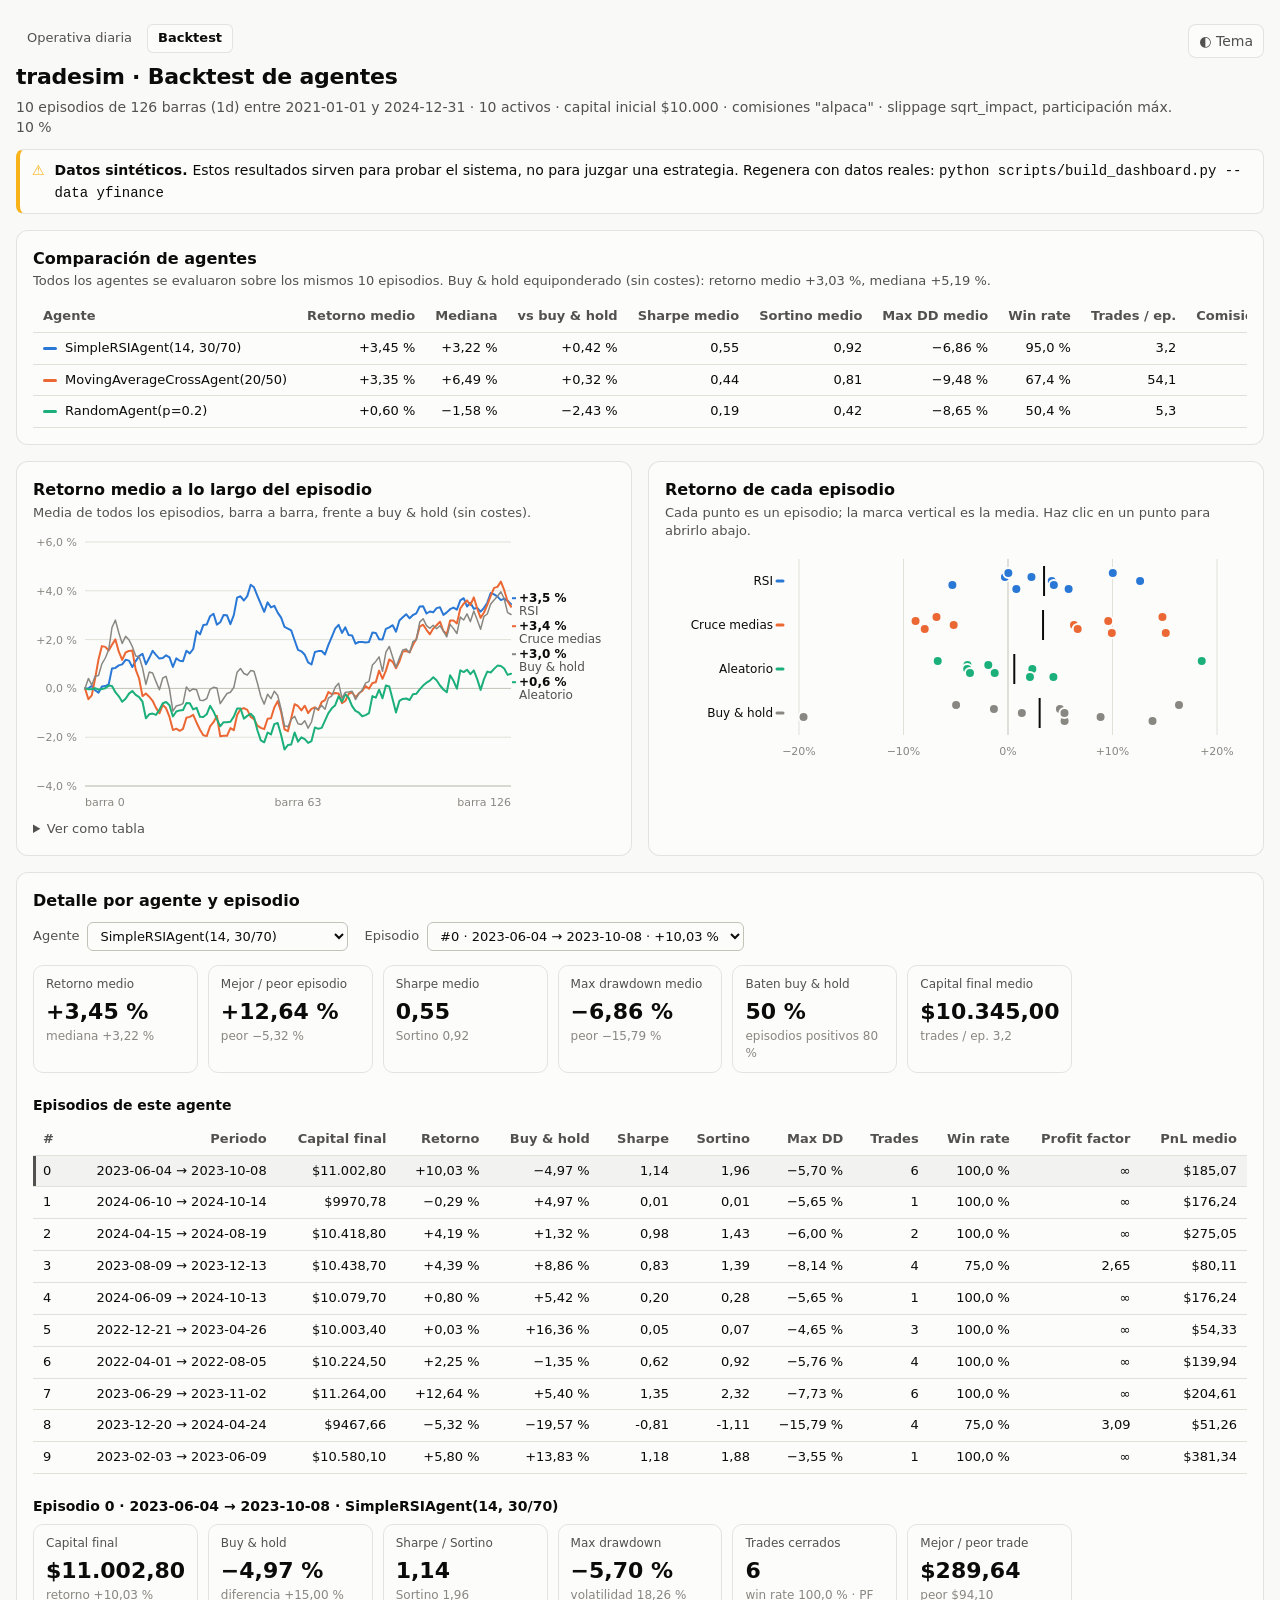
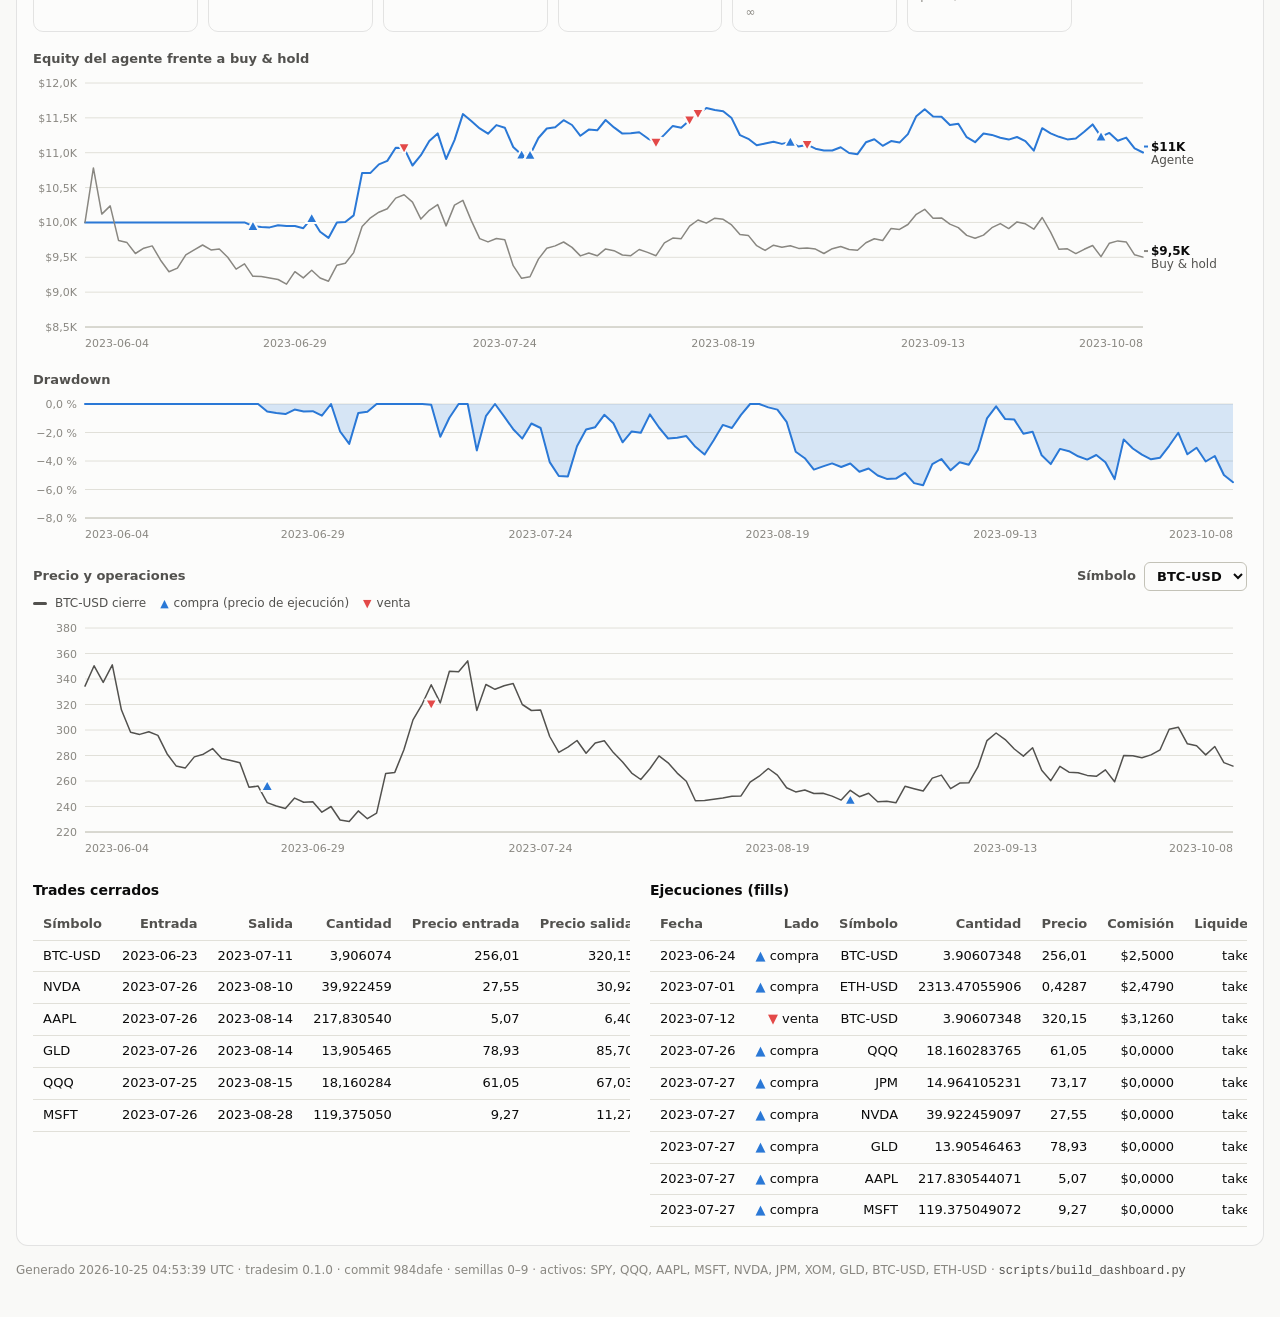
==== dashboard/backtest.html @ 68868291 "Add live operations dashboard, journal fixes and docs Completes daily live trading (previous commit:" ====
<!doctype html>
<html lang="es">
<head>
  <meta charset="utf-8">
  <meta name="viewport" content="width=device-width, initial-scale=1">
  <title>tradesim · Backtest</title>
  <meta name="description" content="Resultados de agentes de trading evaluados en el simulador tradesim: métricas, curvas de equity, drawdown y operaciones.">
  <link rel="icon" href="data:image/svg+xml,%3Csvg xmlns='http://www.w3.org/2000/svg' viewBox='0 0 32 32'%3E%3Crect width='32' height='32' rx='7' fill='%232a78d6'/%3E%3Cpath d='M6 22l6-7 5 4 9-11' stroke='white' stroke-width='3' fill='none' stroke-linecap='round' stroke-linejoin='round'/%3E%3C/svg%3E">
  <link rel="stylesheet" href="styles.css">
</head>
<body>
  <div class="viz-root">
    <header class="page-head">
      <div>
        <nav class="nav" aria-label="Secciones"><a href="/">Operativa diaria</a><a href="backtest.html" aria-current="page">Backtest</a></nav>
        <h1>tradesim · Backtest de agentes</h1>
        <p class="subtitle" id="subtitle">Cargando resultados…</p>
      </div>
      <button class="theme-toggle" id="theme-toggle" type="button" aria-label="Cambiar tema claro/oscuro">◐ Tema</button>
    </header>
    <div id="notice"></div>

    <main id="app" aria-busy="true">
      <section class="card" aria-labelledby="h-compare">
        <h2 id="h-compare">Comparación de agentes</h2>
        <p class="hint" id="compare-hint"></p>
        <div class="table-scroll"><table id="compare-table" class="data-table"></table></div>
      </section>

      <div class="grid-2">
        <section class="card" aria-labelledby="h-path">
          <h2 id="h-path">Retorno medio a lo largo del episodio</h2>
          <p class="hint">Media de todos los episodios, barra a barra, frente a buy &amp; hold (sin costes).</p>
          <div class="chart" id="chart-path"></div>
          <details class="data-view"><summary>Ver como tabla</summary><div class="table-scroll" id="path-table"></div></details>
        </section>
        <section class="card" aria-labelledby="h-strip">
          <h2 id="h-strip">Retorno de cada episodio</h2>
          <p class="hint">Cada punto es un episodio; la marca vertical es la media. Haz clic en un punto para abrirlo abajo.</p>
          <div class="chart" id="chart-strip"></div>
        </section>
      </div>

      <section class="card" aria-labelledby="h-agent" id="agent-section">
        <h2 id="h-agent">Detalle por agente y episodio</h2>
        <div class="filters" role="group" aria-label="Filtros del detalle">
          <label>Agente <select id="sel-agent"></select></label>
          <label>Episodio <select id="sel-episode"></select></label>
        </div>
        <div class="tiles" id="agent-tiles"></div>
        <h3>Episodios de este agente</h3>
        <div class="table-scroll"><table id="episodes-table" class="data-table clickable"></table></div>

        <h3 id="episode-title">Episodio</h3>
        <div class="tiles" id="episode-tiles"></div>
        <div class="chart-title">Equity del agente frente a buy &amp; hold</div>
        <div class="chart" id="chart-equity"></div>
        <div class="chart-title">Drawdown</div>
        <div class="chart" id="chart-dd"></div>
        <div class="chart-title row">
          <span>Precio y operaciones</span>
          <label class="inline">Símbolo <select id="sel-symbol"></select></label>
        </div>
        <div class="chart" id="chart-price"></div>
        <div class="grid-2 tables">
          <div>
            <h3>Trades cerrados</h3>
            <div class="table-scroll tall"><table id="trades-table" class="data-table"></table></div>
          </div>
          <div>
            <h3>Ejecuciones (fills)</h3>
            <div class="table-scroll tall"><table id="fills-table" class="data-table"></table></div>
          </div>
        </div>
      </section>
    </main>

    <footer class="page-foot" id="footer"></footer>
  </div>
  <div class="tooltip" id="tooltip" role="status" aria-live="polite" hidden></div>
  <script src="charts.js"></script>
  <script src="backtest.js"></script>
</body>
</html>
---- dashboard/styles.css ----
/* Tokens: validated categorical palette (slots 1-3), chart chrome and ink, light + dark. */
:root {
  color-scheme: light;
  --page: #f9f9f7;
  --surface: #fcfcfb;
  --text: #0b0b0b;
  --text-2: #52514e;
  --muted: #898781;
  --grid: #e1e0d9;
  --axis: #c3c2b7;
  --border: rgba(11, 11, 11, 0.10);
  --hover: rgba(11, 11, 11, 0.04);
  --series-1: #2a78d6;
  --series-2: #eb6834;
  --series-3: #1baf7a;
  --bench: #898781;
  --buy: #2a78d6;
  --sell: #e34948;
  --warning: #fab219;
  --font: system-ui, -apple-system, "Segoe UI", sans-serif;
}
@media (prefers-color-scheme: dark) {
  :root:not([data-theme="light"]) {
    color-scheme: dark;
    --page: #0d0d0d;
    --surface: #1a1a19;
    --text: #f0efec;
    --text-2: #c3c2b7;
    --muted: #898781;
    --grid: #2c2c2a;
    --axis: #383835;
    --border: rgba(255, 255, 255, 0.10);
    --hover: rgba(255, 255, 255, 0.05);
    --series-1: #3987e5;
    --series-2: #d95926;
    --series-3: #199e70;
    --bench: #898781;
    --buy: #3987e5;
    --sell: #e66767;
  }
}
:root[data-theme="dark"] {
  color-scheme: dark;
  --page: #0d0d0d;
  --surface: #1a1a19;
  --text: #f0efec;
  --text-2: #c3c2b7;
  --muted: #898781;
  --grid: #2c2c2a;
  --axis: #383835;
  --border: rgba(255, 255, 255, 0.10);
  --hover: rgba(255, 255, 255, 0.05);
  --series-1: #3987e5;
  --series-2: #d95926;
  --series-3: #199e70;
  --bench: #898781;
  --buy: #3987e5;
  --sell: #e66767;
}

* { box-sizing: border-box; }
html, body { margin: 0; background: var(--page); color: var(--text); font-family: var(--font); }
body { font-size: 14px; line-height: 1.45; }
.viz-root { max-width: 1280px; margin: 0 auto; padding: 24px 16px 40px; }

.page-head { display: flex; justify-content: space-between; align-items: flex-start; gap: 16px; margin-bottom: 12px; }
h1 { font-size: 22px; margin: 0 0 4px; font-weight: 650; letter-spacing: -0.01em; }
h2 { font-size: 16px; margin: 0 0 2px; font-weight: 620; }
h3 { font-size: 14px; margin: 22px 0 8px; font-weight: 620; }
.subtitle, .hint { color: var(--text-2); margin: 0; }
.hint { font-size: 13px; margin-bottom: 10px; }
.theme-toggle { background: var(--surface); color: var(--text-2); border: 1px solid var(--border); border-radius: 8px;
  padding: 6px 10px; font: inherit; cursor: pointer; white-space: nowrap; }
.theme-toggle:hover { background: var(--hover); }

.notice { display: flex; gap: 10px; align-items: flex-start; background: var(--surface); border: 1px solid var(--border);
  border-left: 4px solid var(--warning); border-radius: 8px; padding: 10px 12px; margin: 0 0 16px; color: var(--text); }
.notice .icon { color: var(--warning); font-weight: 700; }

.card { background: var(--surface); border: 1px solid var(--border); border-radius: 12px; padding: 16px; margin-bottom: 16px; min-width: 0; }
.grid-2 { display: grid; grid-template-columns: 1fr 1fr; gap: 16px; }
.grid-2 > * { min-width: 0; }
.grid-2 > .card { margin-bottom: 16px; }
.grid-2.tables { gap: 20px; }
@media (max-width: 900px) { .grid-2 { grid-template-columns: 1fr; } }

.filters { display: flex; flex-wrap: wrap; gap: 16px; margin: 10px 0 14px; }
.filters label { max-width: 100%; min-width: 0; }
.filters select { min-width: 0; flex: 1 1 auto; text-overflow: ellipsis; }
label { color: var(--text-2); font-size: 13px; display: inline-flex; gap: 8px; align-items: center; }
select { font: inherit; color: var(--text); background: var(--surface); border: 1px solid var(--axis);
  border-radius: 6px; padding: 5px 8px; max-width: 100%; }

.tiles { display: grid; grid-template-columns: repeat(auto-fill, minmax(150px, 1fr)); gap: 10px; }
.tile { border: 1px solid var(--border); border-radius: 10px; padding: 10px 12px; }
.tile .label { color: var(--text-2); font-size: 12px; }
.tile .value { font-size: 22px; font-weight: 620; margin-top: 2px; }
.tile .sub { color: var(--muted); font-size: 12px; }

.chart { position: relative; width: 100%; min-height: 120px; }
.chart svg { display: block; width: 100%; overflow: visible; }
.chart svg:focus-visible { outline: 2px solid var(--series-1); outline-offset: 2px; border-radius: 4px; }
.chart-title { margin: 18px 0 4px; font-weight: 600; font-size: 13px; color: var(--text-2); }
.chart-title.row { display: flex; justify-content: space-between; align-items: center; gap: 12px; flex-wrap: wrap; }
.axis-text { fill: var(--muted); font-size: 11px; font-variant-numeric: tabular-nums; }
.end-label { fill: var(--text); font-size: 12px; font-weight: 600; }
.end-label .sub { fill: var(--text-2); font-weight: 400; }
.row-label { fill: var(--text); font-size: 12px; }

.table-scroll { overflow-x: auto; }
.table-scroll.tall { max-height: 320px; overflow-y: auto; }
.data-table { border-collapse: collapse; width: 100%; font-size: 13px; }
.data-table th, .data-table td { padding: 6px 10px; text-align: right; border-bottom: 1px solid var(--grid); white-space: nowrap; }
.data-table th { color: var(--text-2); font-weight: 600; position: sticky; top: 0; background: var(--surface); }
.data-table td { font-variant-numeric: tabular-nums; }
.data-table th:first-child, .data-table td:first-child { text-align: left; }
.data-table.clickable tbody tr { cursor: pointer; }
.data-table tbody tr:hover { background: var(--hover); }
.data-table tbody tr.selected { background: var(--hover); box-shadow: inset 3px 0 0 var(--text-2); }
.key { display: inline-block; width: 14px; height: 3px; border-radius: 2px; vertical-align: middle; margin-right: 8px; }
.side-buy::before { content: "▲ "; color: var(--buy); }
.side-sell::before { content: "▼ "; color: var(--sell); }

details.data-view { margin-top: 8px; }
details.data-view summary { cursor: pointer; color: var(--text-2); font-size: 13px; }

.legend { display: flex; flex-wrap: wrap; gap: 14px; margin: 2px 0 6px; font-size: 12px; color: var(--text-2); }
.legend span { display: inline-flex; align-items: center; }
.legend .tri { font-size: 11px; margin-right: 5px; }

.tooltip { position: fixed; z-index: 10; pointer-events: none; background: var(--surface); color: var(--text);
  border: 1px solid var(--border); border-radius: 8px; padding: 8px 10px; font-size: 12px;
  box-shadow: 0 4px 16px rgba(0, 0, 0, 0.12); max-width: 300px; }
.tooltip .tt-head { color: var(--text-2); margin-bottom: 4px; }
.tooltip .tt-row { display: flex; align-items: center; gap: 8px; white-space: nowrap; }
.tooltip .tt-row strong { font-variant-numeric: tabular-nums; }
.tooltip .tt-row .name { color: var(--text-2); }

.page-foot { color: var(--muted); font-size: 12px; margin-top: 8px; }
.page-foot code { color: var(--text-2); }
.error { color: var(--text); background: var(--surface); border: 1px solid var(--border); border-left: 4px solid var(--sell);
  border-radius: 8px; padding: 12px; }

/* navigation + live page */
.nav { display: flex; gap: 4px; margin-bottom: 8px; }
.nav a { color: var(--text-2); text-decoration: none; padding: 4px 10px; border-radius: 6px; font-size: 13px; border: 1px solid transparent; }
.nav a:hover { background: var(--hover); }
.nav a[aria-current="page"] { color: var(--text); border-color: var(--border); background: var(--surface); font-weight: 600; }
.statusbar { display: flex; flex-wrap: wrap; gap: 8px 20px; color: var(--text-2); font-size: 13px; margin: 0 0 14px; }
.statusbar strong { color: var(--text); font-weight: 600; }
.chip { display: inline-flex; align-items: center; gap: 5px; font-size: 12px; padding: 1px 8px; border-radius: 999px;
  border: 1px solid var(--border); color: var(--text); white-space: nowrap; }
.chip .dot { width: 8px; height: 8px; border-radius: 50%; display: inline-block; }
.st-ok .dot { background: #0ca30c; } .st-skipped .dot, .st-synced .dot { background: var(--muted); }
.st-halted .dot, .st-rejected .dot { background: #fab219; } .st-error .dot { background: #d03b3b; }
.live-dot { color: #0ca30c; font-size: 10px; margin-right: 4px; animation: pulse 2s ease-in-out infinite; }
@keyframes pulse { 50% { opacity: 0.35; } }
@media (prefers-reduced-motion: reduce) { .live-dot { animation: none; } }
.desc { color: var(--text-2); margin: 4px 0 12px; max-width: 900px; }
.kv { display: grid; grid-template-columns: max-content 1fr; gap: 4px 16px; font-size: 13px; }
.kv dt { color: var(--text-2); } .kv dd { margin: 0; font-variant-numeric: tabular-nums; }
.wbar { display: grid; grid-template-columns: 110px 1fr 60px; align-items: center; gap: 8px; font-size: 12px; margin: 3px 0; }
.wbar .track { position: relative; height: 10px; background: var(--grid); border-radius: 3px; }
.wbar .fill { position: absolute; top: 0; bottom: 0; border-radius: 3px; }
.wbar .mid { position: absolute; left: 50%; top: -2px; bottom: -2px; width: 1px; background: var(--axis); }
.wbar .num { text-align: right; font-variant-numeric: tabular-nums; color: var(--text-2); }
.journal { list-style: none; padding: 0; margin: 0; }
.journal li { border-top: 1px solid var(--grid); padding: 10px 2px; }
.journal .head { display: flex; flex-wrap: wrap; align-items: center; gap: 10px; }
.journal .when { font-weight: 600; }
.journal .msg { color: var(--text-2); }
.journal ul.signals { margin: 6px 0 0; padding-left: 18px; color: var(--text-2); font-size: 13px; }
.journal .orders { margin-top: 6px; font-size: 12.5px; }
.empty { color: var(--text-2); padding: 12px 0; }
.pos { white-space: nowrap; }
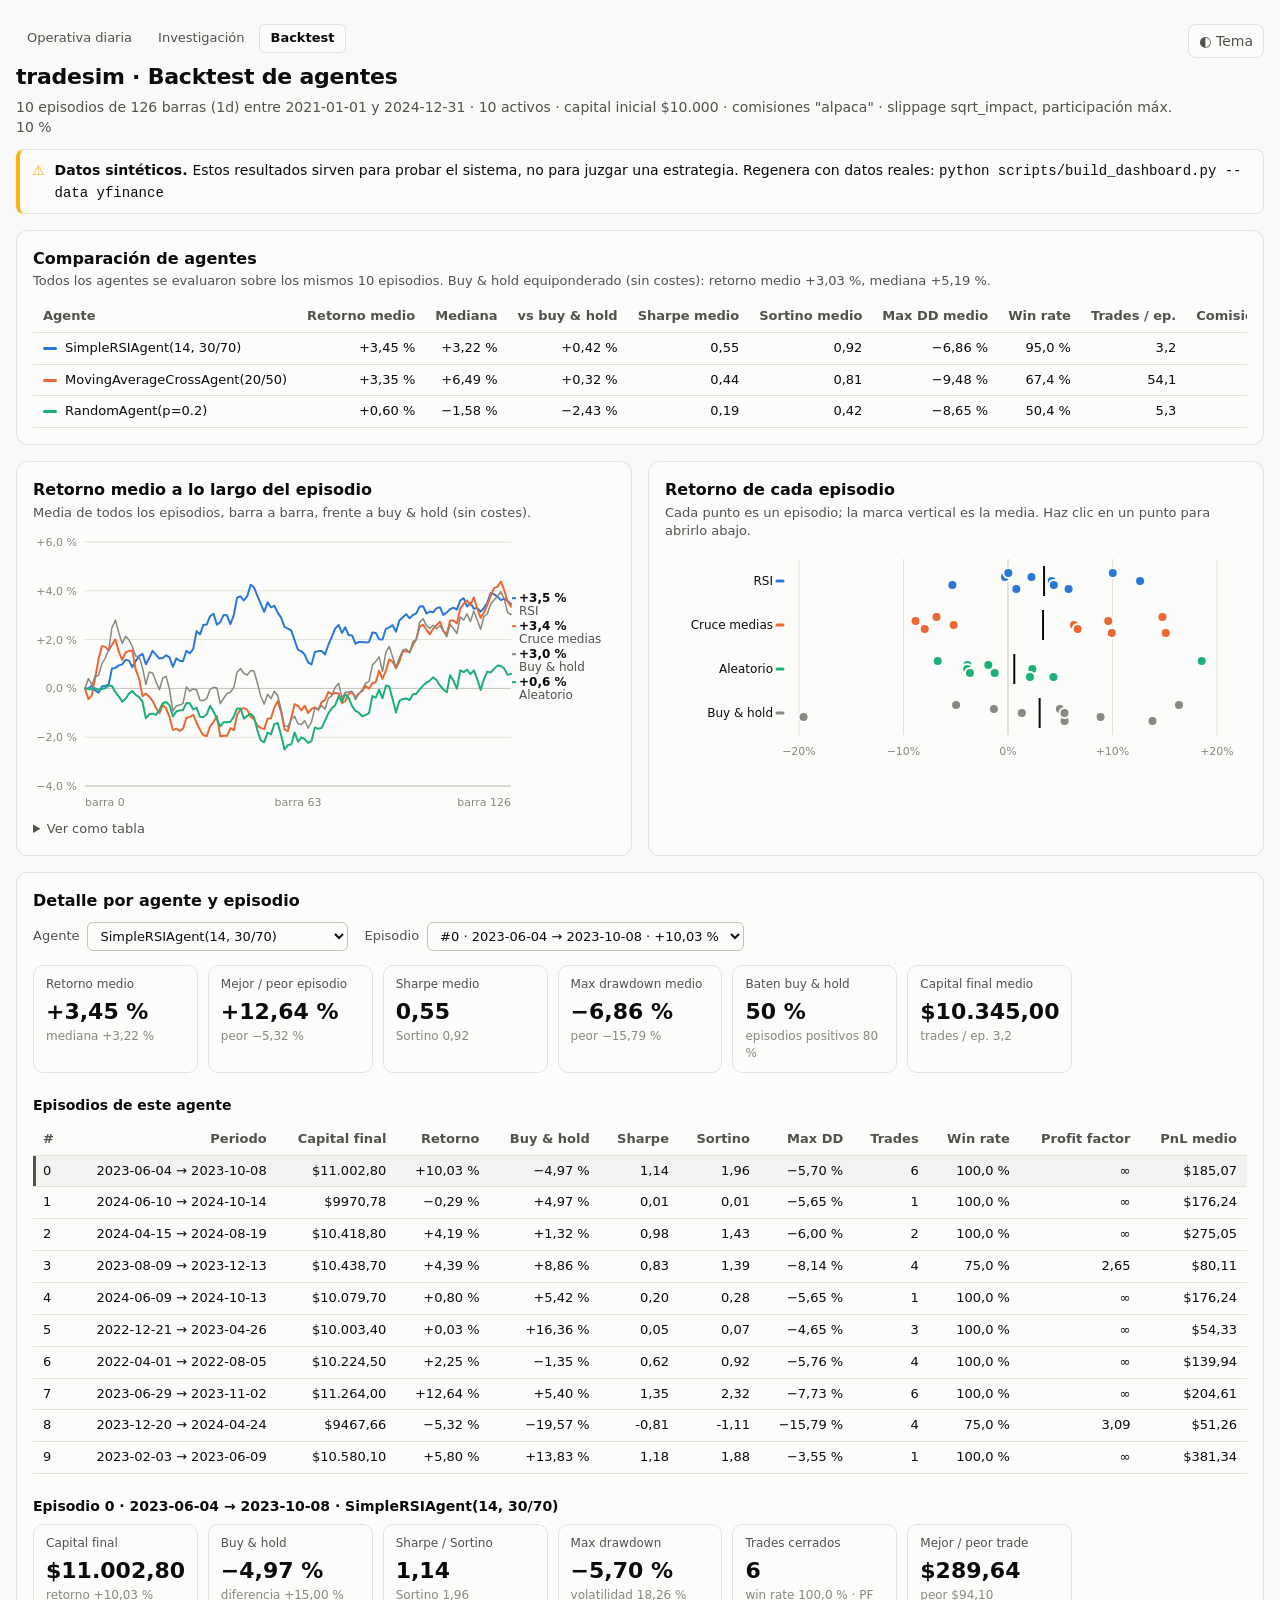
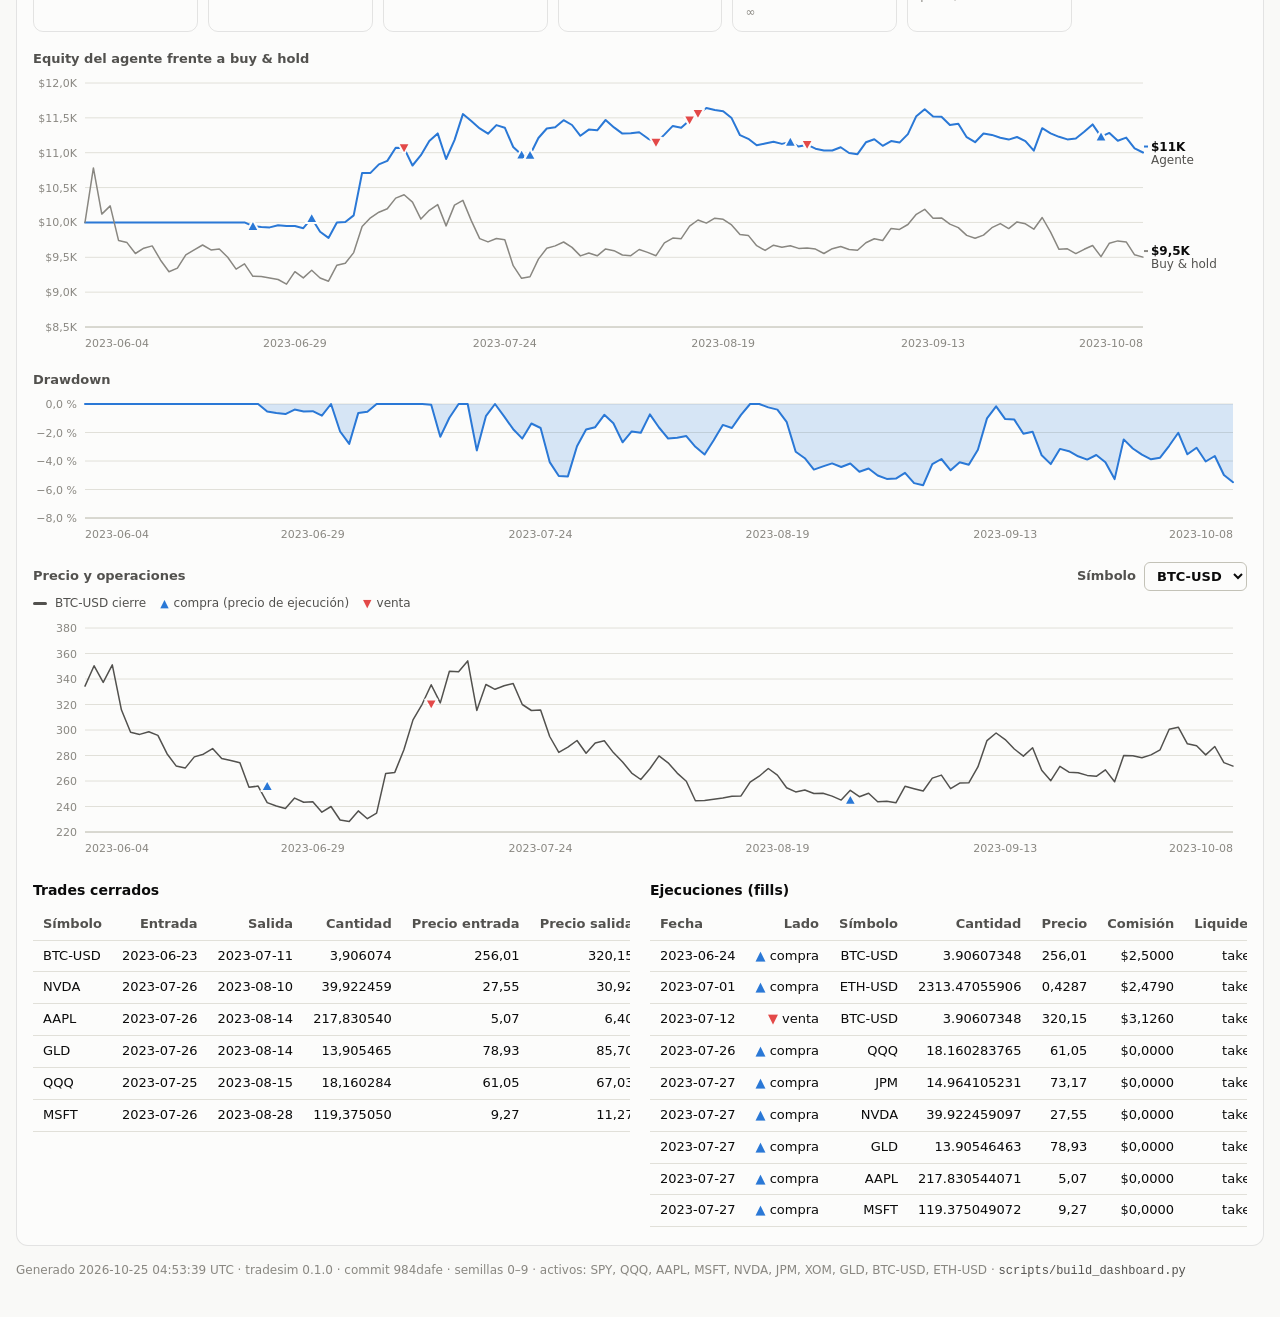
==== commit 61380c14: "Add technical patterns, market research and a Claude discretionary agent - tradesim/patterns.py: can" ====
--- a/dashboard/backtest.html
+++ b/dashboard/backtest.html
@@ -12,7 +12,7 @@
   <div class="viz-root">
     <header class="page-head">
       <div>
-        <nav class="nav" aria-label="Secciones"><a href="/">Operativa diaria</a><a href="backtest.html" aria-current="page">Backtest</a></nav>
+        <nav class="nav" aria-label="Secciones"><a href="/">Operativa diaria</a><a href="research.html">Investigación</a><a href="backtest.html" aria-current="page">Backtest</a></nav>
         <h1>tradesim · Backtest de agentes</h1>
         <p class="subtitle" id="subtitle">Cargando resultados…</p>
       </div>
--- a/dashboard/styles.css
+++ b/dashboard/styles.css
@@ -173,3 +173,64 @@
 .journal .orders { margin-top: 6px; font-size: 12.5px; }
 .empty { color: var(--text-2); padding: 12px 0; }
 .pos { white-space: nowrap; }
+
+/* research page */
+.toc { display: flex; flex-wrap: wrap; gap: 6px 14px; margin: 0 0 14px; font-size: 13px; }
+.toc a { color: var(--text-2); }
+a { color: var(--series-1); }
+.muted { color: var(--muted); }
+.tri { font-size: 11px; margin-right: 3px; }
+.tri.up { color: var(--buy); } .tri.down { color: var(--sell); } .tri.flat { color: var(--muted); }
+.legend .tri { margin-right: 5px; }
+.tag { display: inline-block; font-size: 11px; color: var(--text-2); border: 1px solid var(--border); border-radius: 4px;
+  padding: 0 5px; margin-left: 6px; white-space: nowrap; vertical-align: 1px; }
+.data-table.wrap td { white-space: normal; text-align: left; vertical-align: top; }
+.data-table.wrap td:not(:last-child) { white-space: nowrap; }
+.data-table.wrap th { text-align: left; }
+.data-table .indent { padding-left: 12px; }
+.research-summary { background: var(--hover); border-radius: 8px; padding: 10px 12px; margin: 4px 0 8px; max-width: 980px; }
+.day { margin-top: 12px; }
+.day-head { display: flex; gap: 10px; align-items: baseline; border-bottom: 1px solid var(--grid); padding-bottom: 4px; }
+.day-head span { color: var(--text-2); font-size: 13px; }
+ul.events { list-style: none; margin: 0; padding: 0; }
+li.ev { display: grid; grid-template-columns: 34px 150px 30px minmax(0, 1fr) auto; gap: 2px 10px; align-items: baseline;
+  padding: 6px 2px; border-bottom: 1px solid var(--grid); font-size: 13px; }
+li.ev .imp { color: var(--text-2); font-size: 10px; letter-spacing: -1px; }
+li.ev.imp-high .imp { color: var(--text); }
+li.ev .time { color: var(--text-2); font-variant-numeric: tabular-nums; }
+li.ev .country { color: var(--muted); font-size: 12px; }
+li.ev.imp-high .title { font-weight: 600; }
+li.ev .nums { display: flex; gap: 10px; color: var(--text-2); font-size: 12px; font-variant-numeric: tabular-nums; justify-content: flex-end; }
+li.ev .nums .actual { color: var(--text); font-weight: 600; }
+li.ev .meta { grid-column: 4 / -1; color: var(--muted); font-size: 12px; }
+@media (max-width: 700px) {
+  li.ev { grid-template-columns: 30px minmax(0, 1fr); }
+  li.ev .time, li.ev .title, li.ev .nums, li.ev .meta { grid-column: 2; }
+  li.ev .country { display: none; }
+  li.ev .nums { justify-content: flex-start; }
+}
+details.analysis { border: 1px solid var(--border); border-radius: 10px; margin: 8px 0; }
+details.analysis > summary { cursor: pointer; display: flex; flex-wrap: wrap; gap: 6px 10px; align-items: baseline; padding: 10px 12px; }
+details.analysis > summary .when { color: var(--text-2); font-size: 12px; white-space: nowrap; }
+details.analysis > summary .headline { font-weight: 600; flex: 1 1 320px; min-width: 0; }
+details.analysis[open] > summary { border-bottom: 1px solid var(--grid); }
+.chips { display: inline-flex; flex-wrap: wrap; gap: 4px; }
+.an-body { padding: 4px 14px 10px; max-width: 1000px; }
+.an-body p { margin: 8px 0; }
+.an-body .facts { color: var(--text-2); font-size: 13px; }
+.an-body table { margin: 6px 0; }
+.rbar { display: inline-flex; align-items: center; gap: 6px; font-variant-numeric: tabular-nums; }
+.rtrack { width: 48px; height: 6px; background: var(--grid); border-radius: 3px; position: relative; overflow: hidden; }
+.rfill { position: absolute; left: 0; top: 0; bottom: 0; background: var(--text-2); border-radius: 3px; }
+.sbar { display: inline-grid; grid-template-columns: 90px 42px; align-items: center; gap: 6px; }
+.sbar .track { position: relative; height: 10px; background: var(--grid); border-radius: 3px; }
+.sbar .fill { position: absolute; top: 0; bottom: 0; border-radius: 3px; }
+.sbar .mid { position: absolute; left: 50%; top: -2px; bottom: -2px; width: 1px; background: var(--axis); }
+.sbar .num { text-align: right; font-variant-numeric: tabular-nums; color: var(--text-2); font-size: 12px; }
+.chip.pat { font-size: 11.5px; }
+.view { margin: 6px 0 10px; max-width: 980px; }
+.theses td { max-width: 360px; }
+.lessons { margin: 4px 0 0; padding-left: 18px; color: var(--text-2); font-size: 13px; }
+.data-table.theses td:nth-child(n+4) { white-space: normal; min-width: 180px; }
+.journal ul.signals li { border: 0; padding: 2px 0; }
+.data-table td.reason { white-space: normal; text-align: left; min-width: 240px; max-width: 420px; }
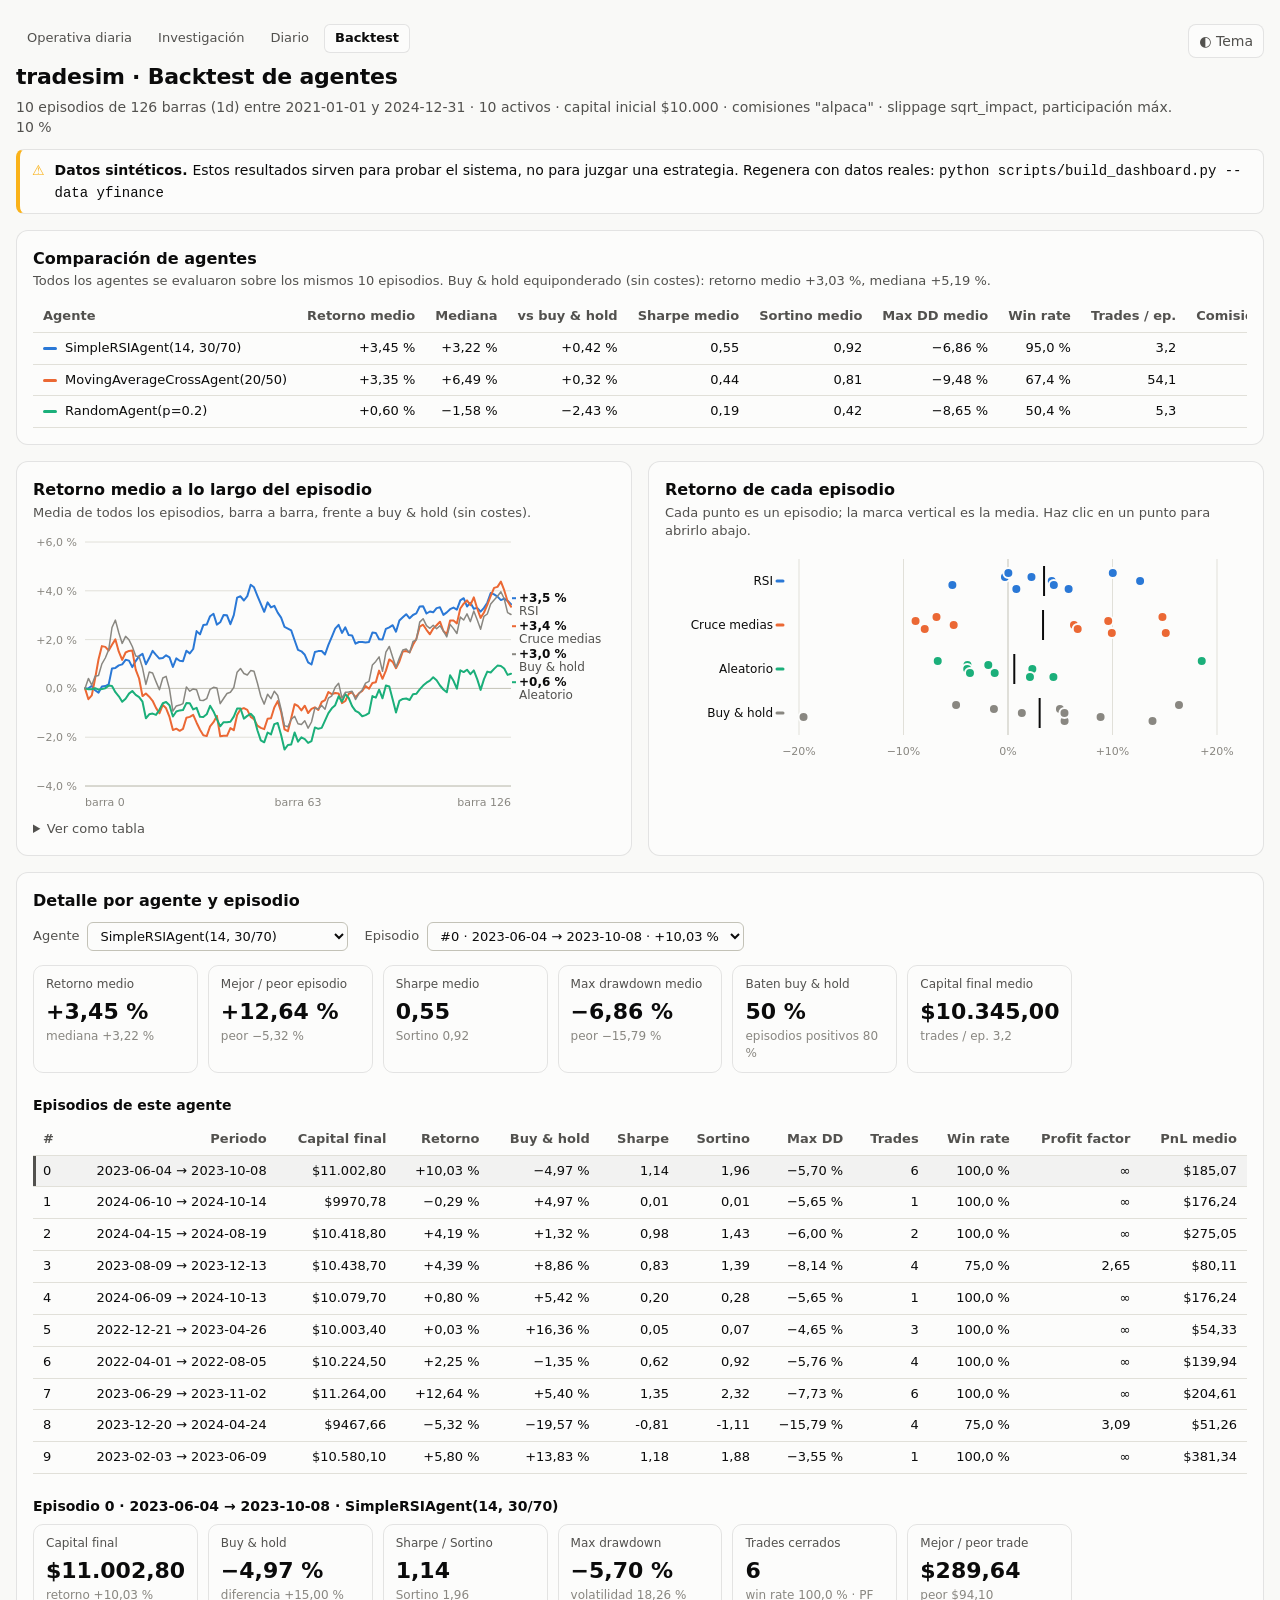
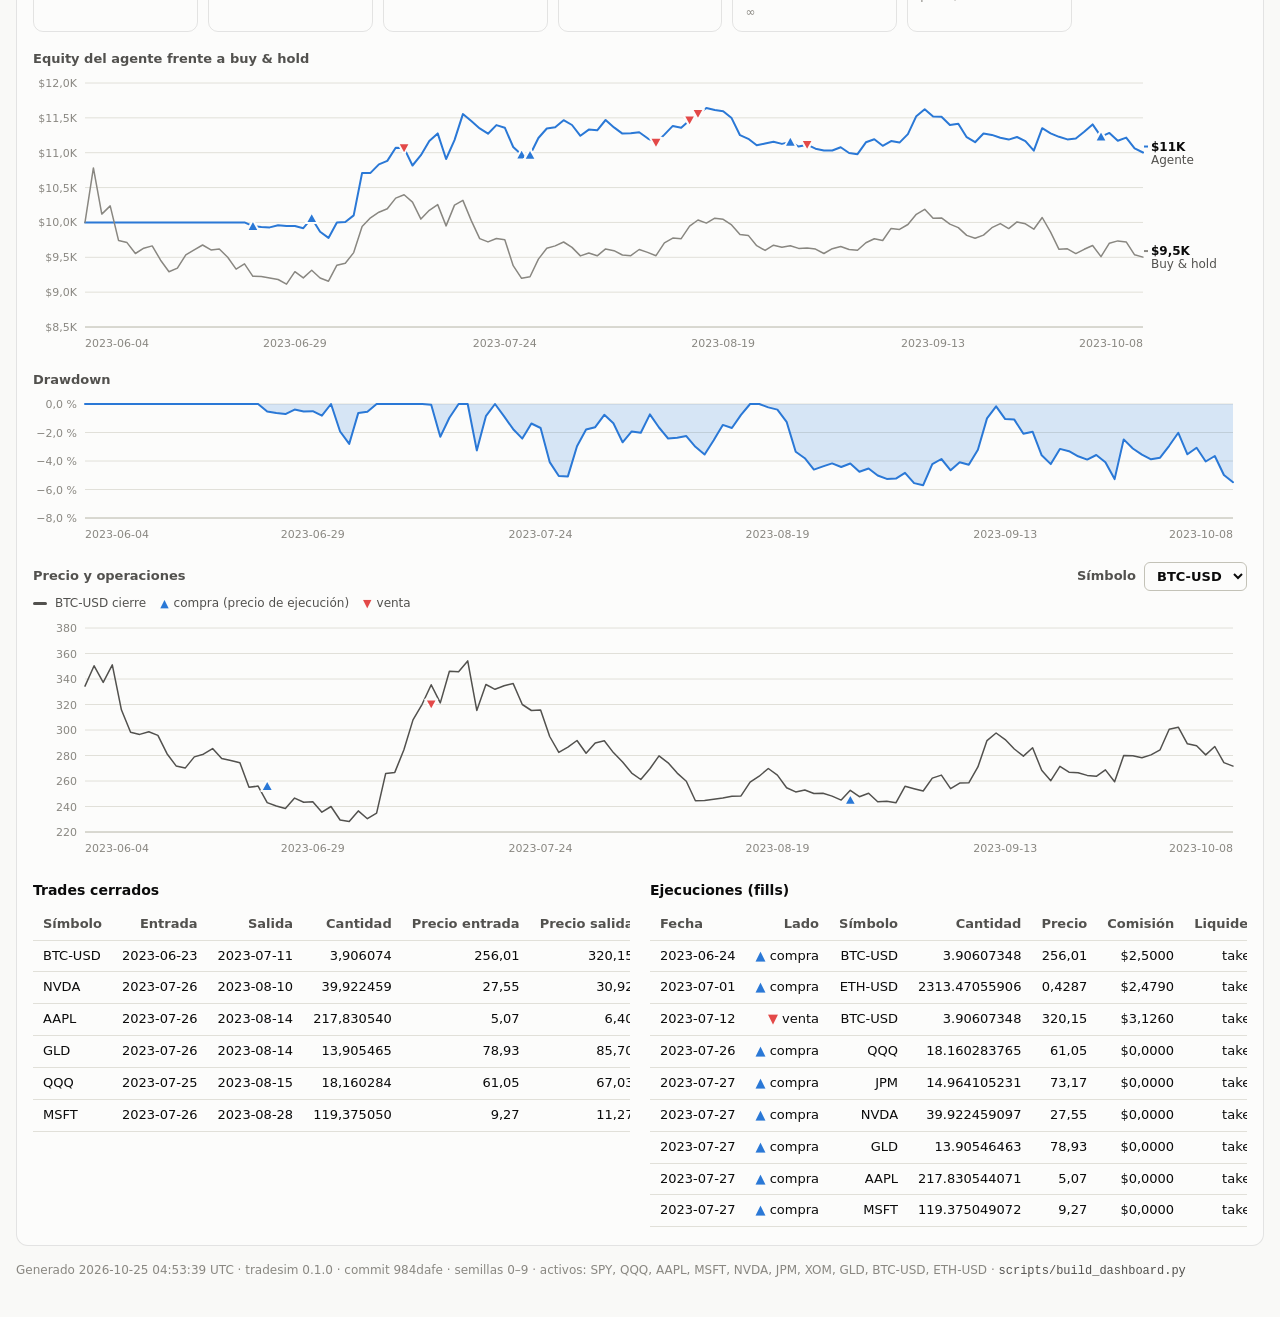
==== commit 1123fd58: "Daily AI chronicle of the simulation: dashboard/diario.md + diario.json and diario.html Written once" ====
--- a/dashboard/backtest.html
+++ b/dashboard/backtest.html
@@ -12,7 +12,7 @@
   <div class="viz-root">
     <header class="page-head">
       <div>
-        <nav class="nav" aria-label="Secciones"><a href="/">Operativa diaria</a><a href="research.html">Investigación</a><a href="backtest.html" aria-current="page">Backtest</a></nav>
+        <nav class="nav" aria-label="Secciones"><a href="/">Operativa diaria</a><a href="research.html">Investigación</a><a href="diario.html">Diario</a><a href="backtest.html" aria-current="page">Backtest</a></nav>
         <h1>tradesim · Backtest de agentes</h1>
         <p class="subtitle" id="subtitle">Cargando resultados…</p>
       </div>
--- a/dashboard/styles.css
+++ b/dashboard/styles.css
@@ -64,6 +64,8 @@
 .viz-root { max-width: 1280px; margin: 0 auto; padding: 24px 16px 40px; }
 
 .page-head { display: flex; justify-content: space-between; align-items: flex-start; gap: 16px; margin-bottom: 12px; }
+.page-head > div { min-width: 0; }
+.theme-toggle { flex-shrink: 0; }
 h1 { font-size: 22px; margin: 0 0 4px; font-weight: 650; letter-spacing: -0.01em; }
 h2 { font-size: 16px; margin: 0 0 2px; font-weight: 620; }
 h3 { font-size: 14px; margin: 22px 0 8px; font-weight: 620; }
@@ -142,7 +144,7 @@
   border-radius: 8px; padding: 12px; }
 
 /* navigation + live page */
-.nav { display: flex; gap: 4px; margin-bottom: 8px; }
+.nav { display: flex; flex-wrap: wrap; gap: 4px; margin-bottom: 8px; }
 .nav a { color: var(--text-2); text-decoration: none; padding: 4px 10px; border-radius: 6px; font-size: 13px; border: 1px solid transparent; }
 .nav a:hover { background: var(--hover); }
 .nav a[aria-current="page"] { color: var(--text); border-color: var(--border); background: var(--surface); font-weight: 600; }
@@ -234,3 +236,14 @@
 .data-table.theses td:nth-child(n+4) { white-space: normal; min-width: 180px; }
 .journal ul.signals li { border: 0; padding: 2px 0; }
 .data-table td.reason { white-space: normal; text-align: left; min-width: 240px; max-width: 420px; }
+.clamp { display: -webkit-box; -webkit-line-clamp: 2; -webkit-box-orient: vertical; overflow: hidden; }
+.data-table td.reason { min-width: 280px; }
+
+/* chronicle (diario.html) */
+.agent-days { display: grid; grid-template-columns: repeat(auto-fill, minmax(280px, 1fr)); gap: 12px; margin-bottom: 12px; }
+.agent-day { margin-bottom: 0; padding: 12px; }
+.agent-day h4 { margin: 0 0 6px; display: flex; justify-content: space-between; gap: 8px; }
+.agent-day dl { margin: 0; font-size: 13px; }
+.agent-day dt { color: var(--text-2); font-weight: 600; margin-top: 6px; }
+.agent-day dd { margin: 2px 0 0; }
+#stats-table th:nth-child(2), #stats-table td:nth-child(2) { text-align: left; }
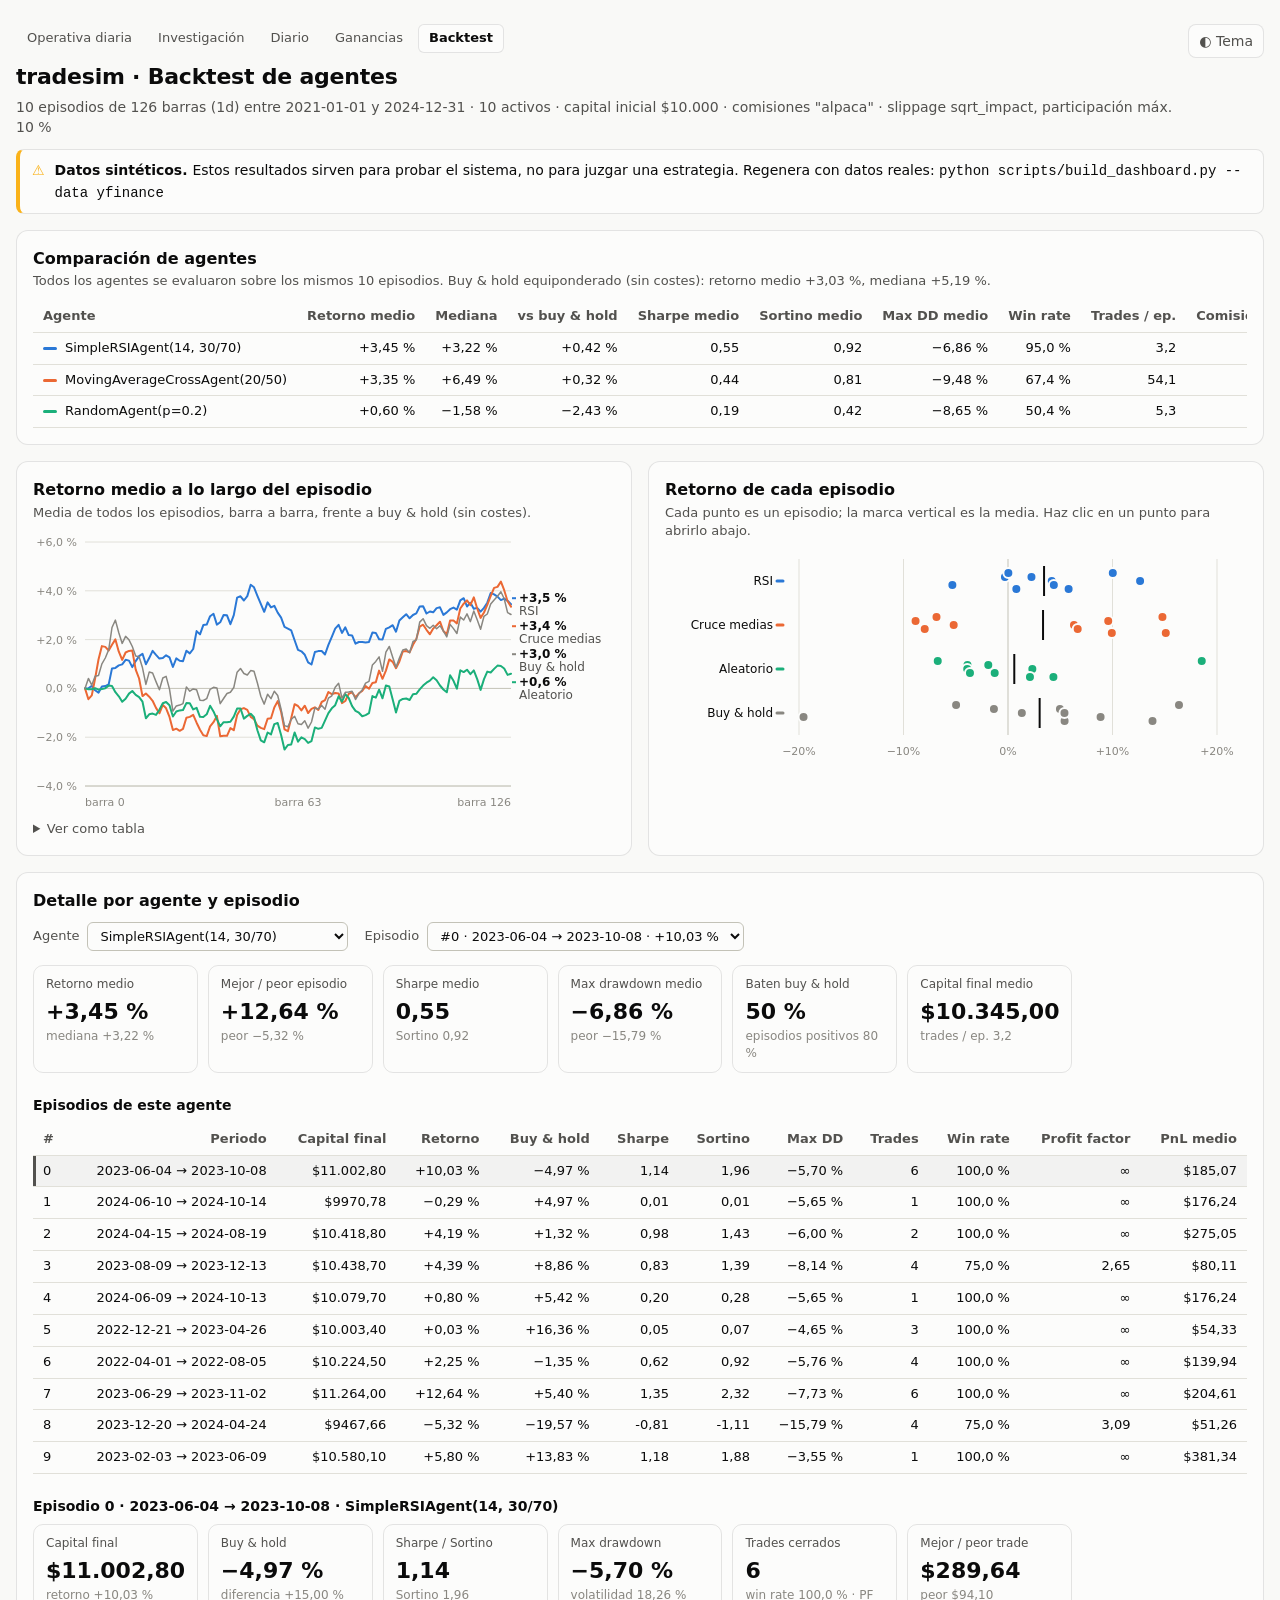
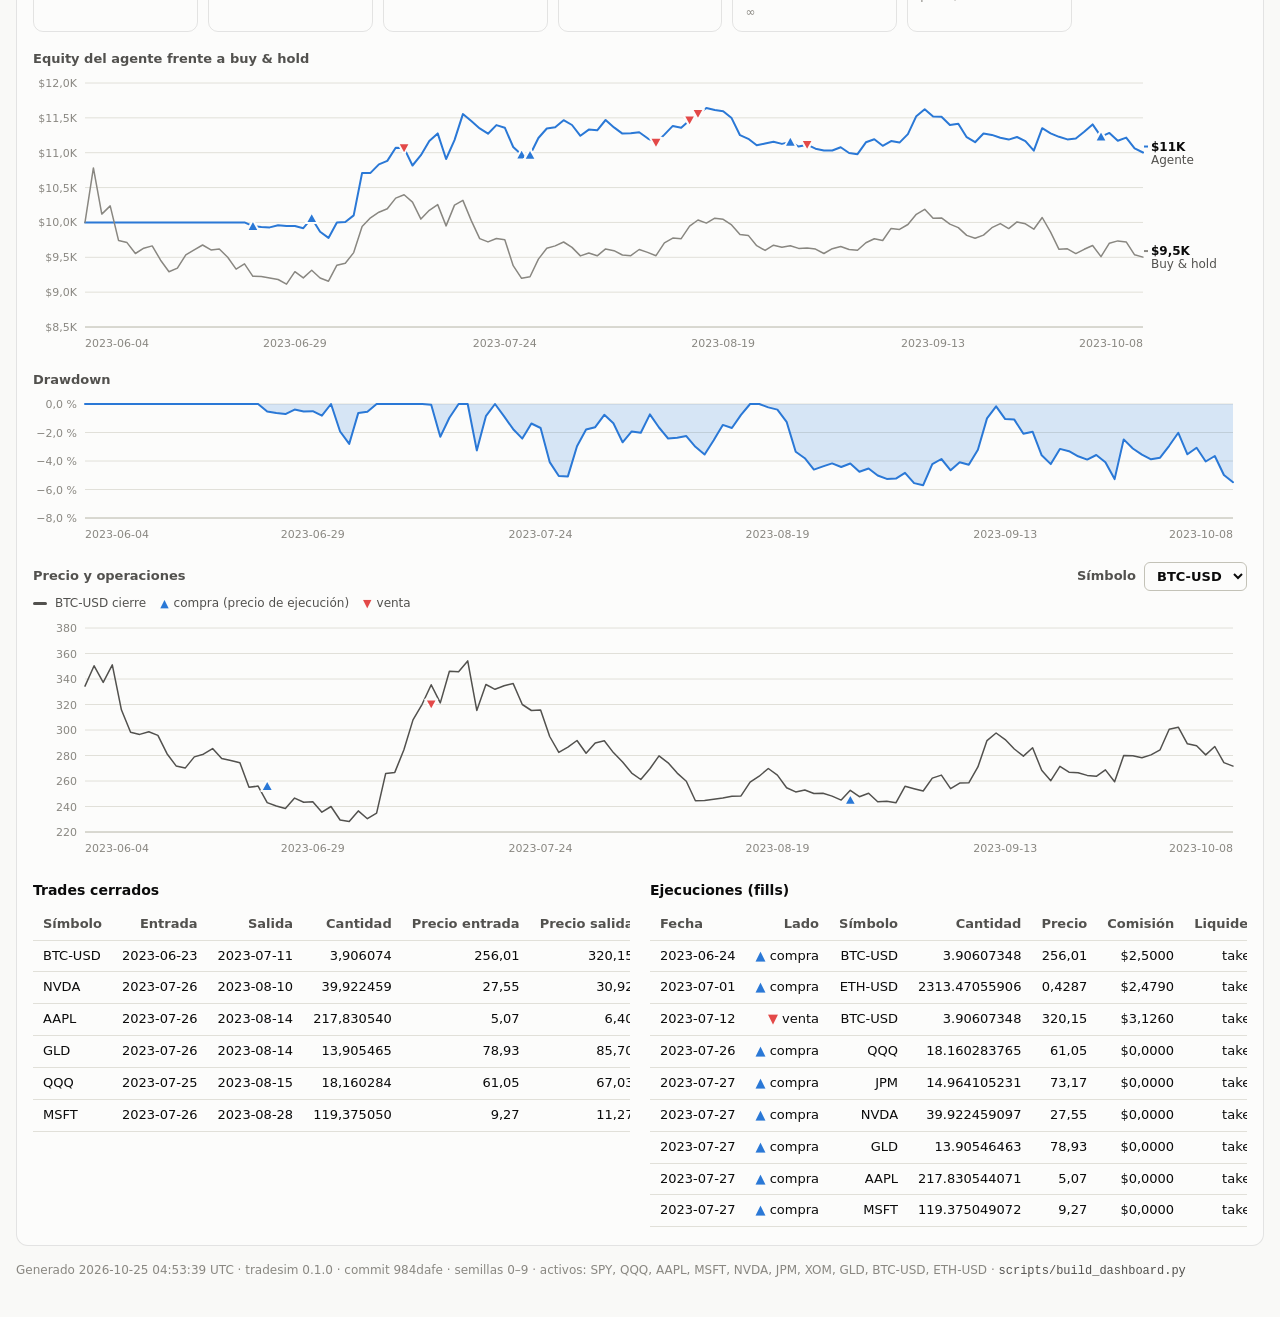
==== commit 7dc7950b: "Ganancias page on the Vercel site (ganancias.html): daily gain per agent, read live from ganancias/g" ====
--- a/dashboard/backtest.html
+++ b/dashboard/backtest.html
@@ -12,7 +12,7 @@
   <div class="viz-root">
     <header class="page-head">
       <div>
-        <nav class="nav" aria-label="Secciones"><a href="/">Operativa diaria</a><a href="research.html">Investigación</a><a href="diario.html">Diario</a><a href="backtest.html" aria-current="page">Backtest</a></nav>
+        <nav class="nav" aria-label="Secciones"><a href="/">Operativa diaria</a><a href="research.html">Investigación</a><a href="diario.html">Diario</a><a href="ganancias.html">Ganancias</a><a href="backtest.html" aria-current="page">Backtest</a></nav>
         <h1>tradesim · Backtest de agentes</h1>
         <p class="subtitle" id="subtitle">Cargando resultados…</p>
       </div>
